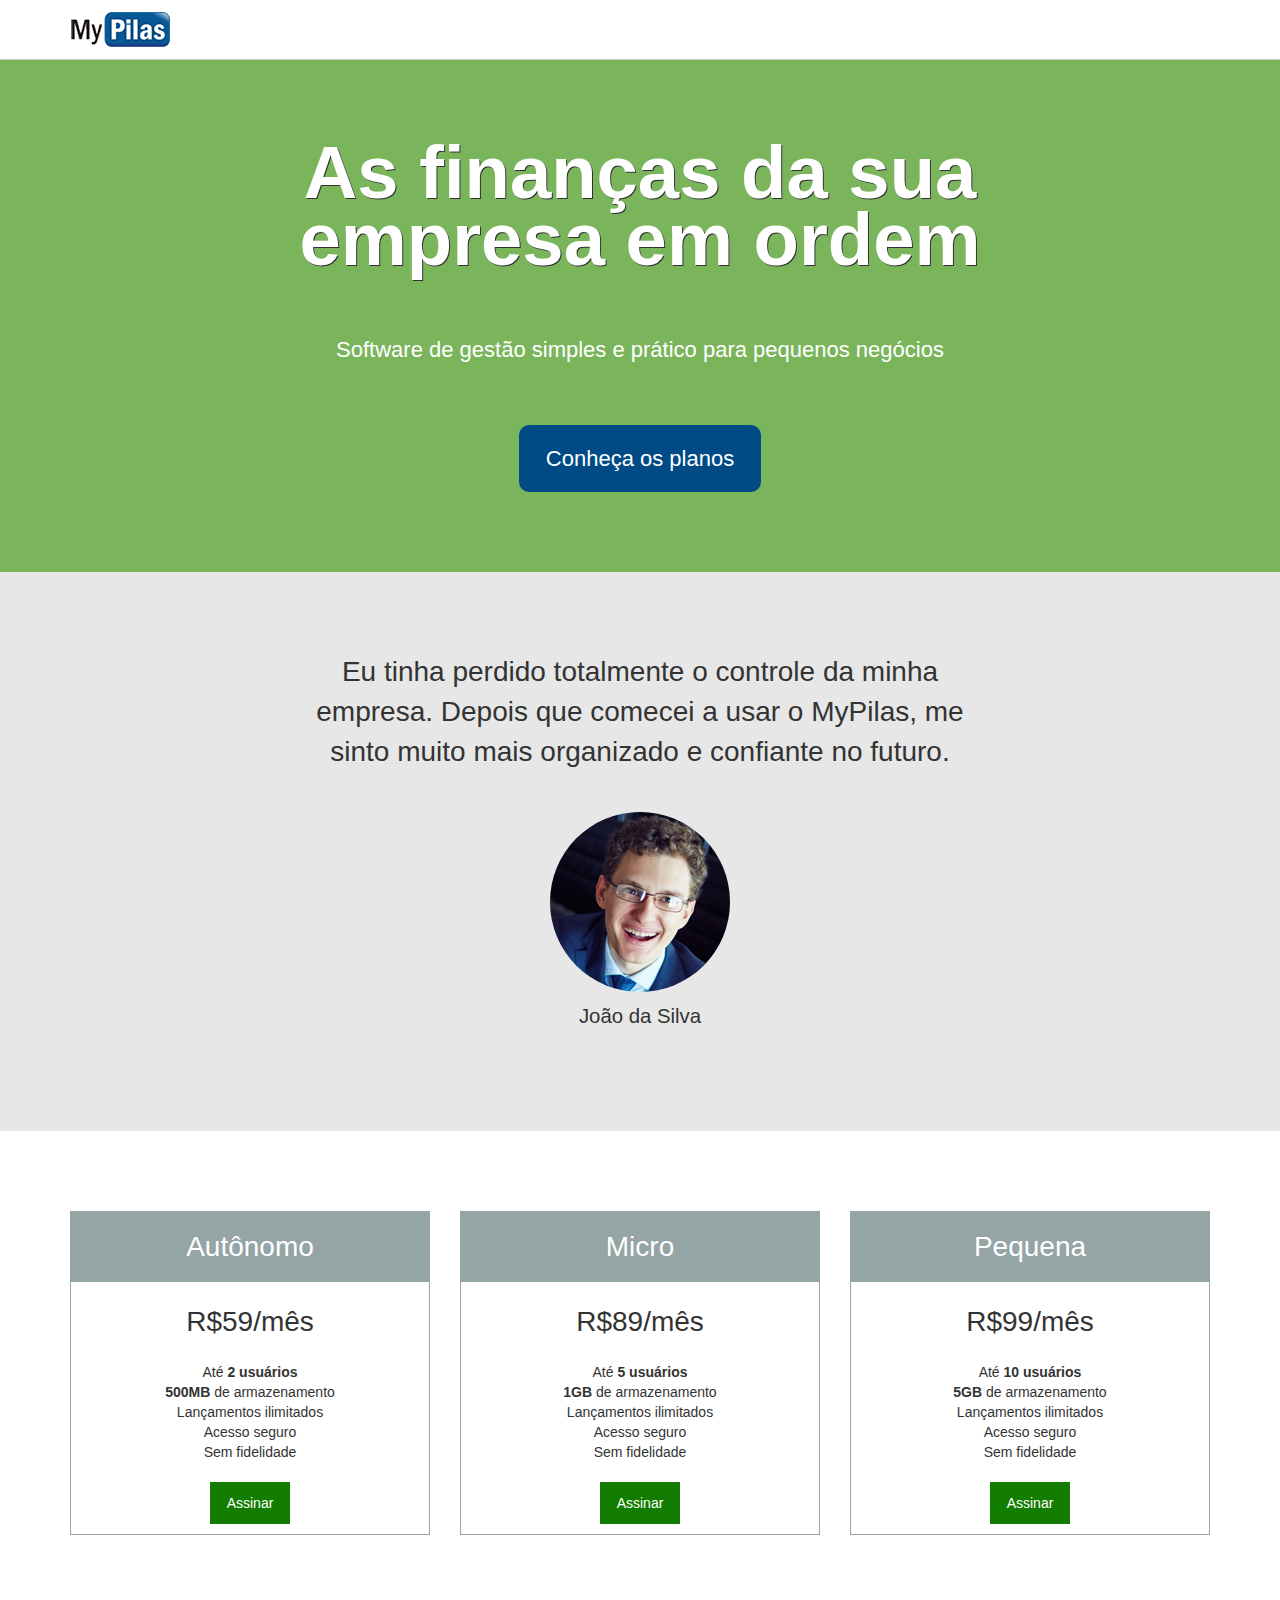
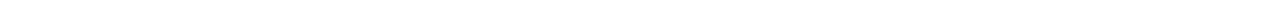
==== index.html @ 48021536 "Adicionando depoimento" ====
<!DOCTYPE html>
<html lang="pt-BR">

	<head>
		<meta charset="utf-8">
		<meta name="viewport" content="width=device-width, initial-scale=1">

		<title>MyPilas</title>

		<link rel="stylesheet" href="css/bootstrap-grid.min.css">
		<link rel="stylesheet" href="css/base.css">
		<link rel="stylesheet" href="css/layout.css">
		<link rel="stylesheet" href="css/componentes.css">
	</head>

	<body>
		<header class="layout-cabecalho">
			<div class="container">
				<img src="imagens/logo.png" width="100" height="35" alt="MyPilas">
			</div>
		</header>

		<section class="layout-chamada">
			<div class="container">
				<div class="chamada">
					<h1 class="chamada__titulo">As finanças da sua empresa em ordem</h1>
					<p class="chamada__subtitulo">Software de gestão simples e prático para pequenos negócios</p>

					<div class="chamada__acao">
						<a href="#planos" class="botao  botao--principal">Conheça os planos</a>
					</div>
				</div>
			</div>
		</section>

		<div class="layout-depoimento">
			<div class="container">
				<div class="depoimento">
					<blockquote>
						Eu tinha perdido totalmente o controle da minha empresa.
						Depois que comecei a usar o MyPilas, me sinto muito mais organizado e confiante no futuro.
					</blockquote>

					<div class="depoimento__autor">
						<img src="imagens/joao-da-silva.jpg" alt="João da Silva" width="180" height="180">
						<p>João da Silva</p>
					</div>
				</div>
			</div>
		</div>

		<div id="planos" class="layout-planos">
			<div class="container">
				<div class="row">
					<div class="col-md-4">
						<article class="plano">
							<h2 class="plano__cabecalho">Autônomo</h2>
							<div class="plano__preco">R$59/mês</div>
							<ul class="plano__caracteristicas">
								<li>Até <strong>2 usuários</strong></li>
								<li><strong>500MB</strong> de armazenamento</li>
								<li>Lançamentos ilimitados</li>
								<li>Acesso seguro</li>
								<li>Sem fidelidade</li>
							</ul>
							<footer class="plano__rodape">
								<a href="assine.html" class="botao  botao--assinar">Assinar</a>
							</footer>
						</article>
					</div>

					<div class="col-md-4">
						<article class="plano">
							<h2 class="plano__cabecalho">Micro</h2>
							<div class="plano__preco">R$89/mês</div>
							<ul class="plano__caracteristicas">
								<li>Até <strong>5 usuários</strong></li>
								<li><strong>1GB</strong> de armazenamento</li>
								<li>Lançamentos ilimitados</li>
								<li>Acesso seguro</li>
								<li>Sem fidelidade</li>
							</ul>
							<footer class="plano__rodape">
								<a href="assine.html" class="botao  botao--assinar">Assinar</a>
							</footer>
						</article>
					</div>

					<div class="col-md-4">
						<article class="plano">
							<h2 class="plano__cabecalho">Pequena</h2>
							<div class="plano__preco">R$99/mês</div>
							<ul class="plano__caracteristicas">
								<li>Até <strong>10 usuários</strong></li>
								<li><strong>5GB</strong> de armazenamento</li>
								<li>Lançamentos ilimitados</li>
								<li>Acesso seguro</li>
								<li>Sem fidelidade</li>
							</ul>
							<footer class="plano__rodape">
								<a href="assine.html" class="botao  botao--assinar">Assinar</a>
							</footer>
						</article>
					</div>
				</div>
			</div>
		</div>
	</body>
</html>
---- css/base.css ----
html {
	font-size: 62.5%; /* 10px */
}

body {
	margin: 0;

	font-family: Arial, Helvetica, sans-serif;
	font-size: 1.4rem;
}
---- css/layout.css ----
.layout-cabecalho {
	height: 60px;
	border-bottom: 1px solid #ccc;
}

.layout-cabecalho img {
	margin-top: 12px;
}

.layout-planos {
	padding: 80px 0;
}

.layout-chamada {
	padding: 80px 0;

	background-color: #7ab55c;
}

.layout-depoimento {
	padding: 80px 0;
	background-color: #e7e7e7;
}
---- css/componentes.css ----
/* PLANO */
.plano {
	border: 1px solid #95a4a5;
	padding: 10px;

	font-size: 1.4rem;
}

.plano__cabecalho {
	margin: -10px;
	margin-bottom: 0;

	background-color: #95a4a5;
	color: #fff;

	text-align: center;
	line-height: 2.5;
	font-weight: normal;
	font-size: 2em;
}

.plano__preco {
	margin: 20px 0;

	text-align: center;
	font-size: 2em;
}

.plano__caracteristicas {
	padding: 0;
	margin: 20px 0;

	font-size: 1em;

	list-style: none;
}

.plano__caracteristicas > li {
	text-align: center;
}

.plano__rodape {
	text-align: center;
}

/* BOTÃO */
.botao {
	display: inline-block;
	padding: 0.8em 1.2em;

	background-color: #bbb;
	color: #fff;

	font-size: 1em;
	text-decoration: none;
}

.botao:hover, .botao:focus {
    background-color: #aaa;
	color: #fff;
	
	text-decoration: none;
}

.botao--assinar {
    background-color: #127d00;
}

.botao--assinar:hover, .botao--assinar:focus {
    background-color: #0e6400;
}

.botao--principal {
	border-radius: 10px;

	background-color: #004b86
}

.botao--principal:hover, .botao--principal:focus {
	background-color: #003b6a
}

/* CHAMADA */
.chamada {
	font-size: 1.6rem; /* 1.6 * 10px = 16px */
	text-align: center;
}

.chamada__titulo {
	margin: 0;

	color: #fff;

	font-size: 3.375em; /* 54px / 16px = 3.375 */
	line-height: 0.9;
	text-shadow: 1px 1px #313131
}

.chamada__subtitulo {
	margin: 60px 0;
	
	color: #fff;

	font-size: 1em;
}

.chamada__acao {
	font-size: 1em;
}

@media(min-width: 992px) {
	.chamada {
		padding-left: 10%;
		padding-right: 10%;

		font-size: 2.2rem;
	}
}

/* DEPOIMENTO */
.depoimento {
	font-size: 2.2rem; /* 22px */
}

@media(min-width: 992px) {
	.depoimento {
		padding-left: 15%;
		padding-right: 15%;

		font-size: 2.8rem;
	}
}

.depoimento > blockquote {
	margin: 0;
	padding: 0 60px;

	text-align: center;
	font-size: 1em;
}

.depoimento__autor {
	margin-top: 40px;

	text-align: center;
	font-size: 0.7272em;
}

.depoimento__autor > img {
	border-radius: 50%;
}

.depoimento__autor > p {
	margin-top: 10px;
}
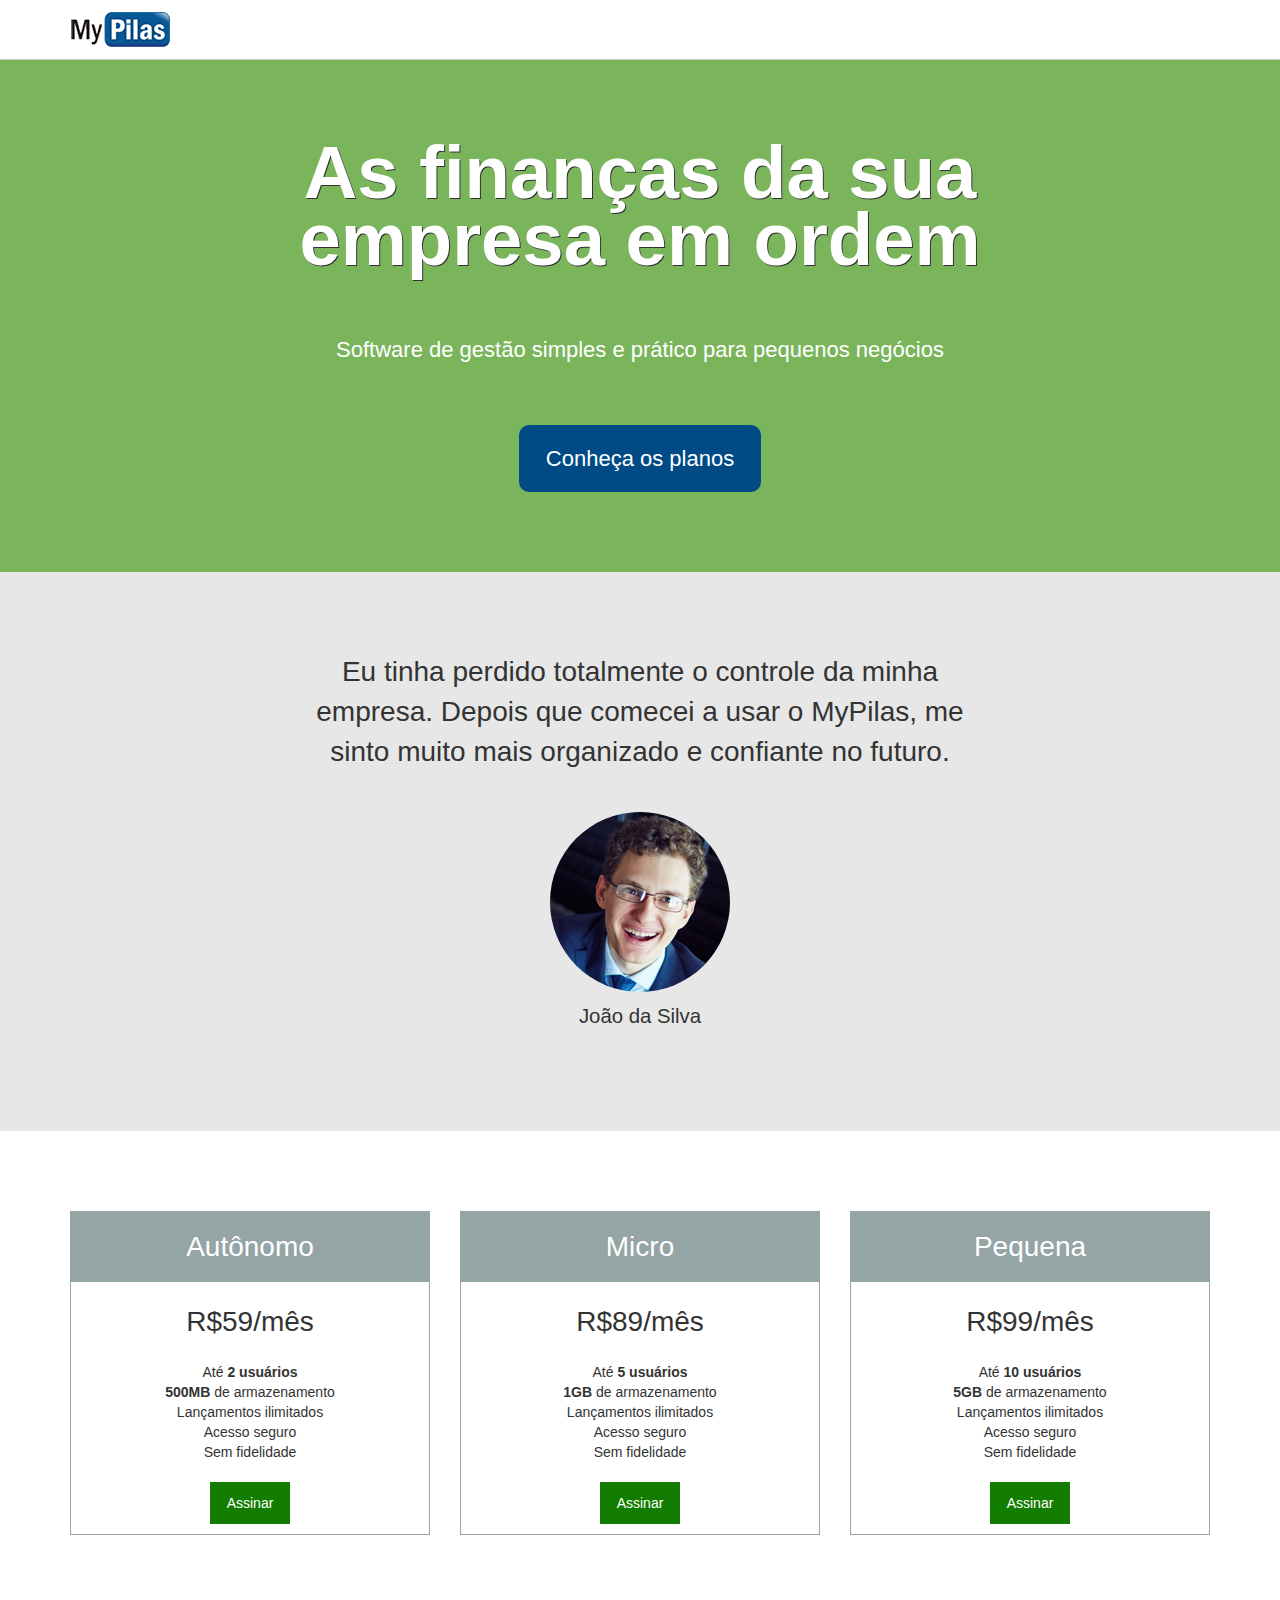
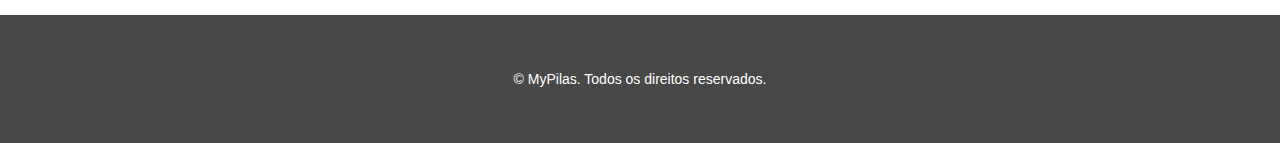
==== commit 05ab5721: "Adicionando rodapé" ====
--- a/index.html
+++ b/index.html
@@ -105,5 +105,11 @@
 				</div>
 			</div>
 		</div>
+
+		<footer class="layout-rodape">
+			<div class="container">
+				<p>&copy; MyPilas. Todos os direitos reservados.</p>
+			</div>
+		</footer>
 	</body>
 </html>--- a/css/layout.css
+++ b/css/layout.css
@@ -20,4 +20,13 @@
 .layout-depoimento {
 	padding: 80px 0;
 	background-color: #e7e7e7;
+}
+
+.layout-rodape {
+	padding: 40px 0;
+
+	background-color: #484848;
+
+	color: #fff;
+	text-align: center;
 }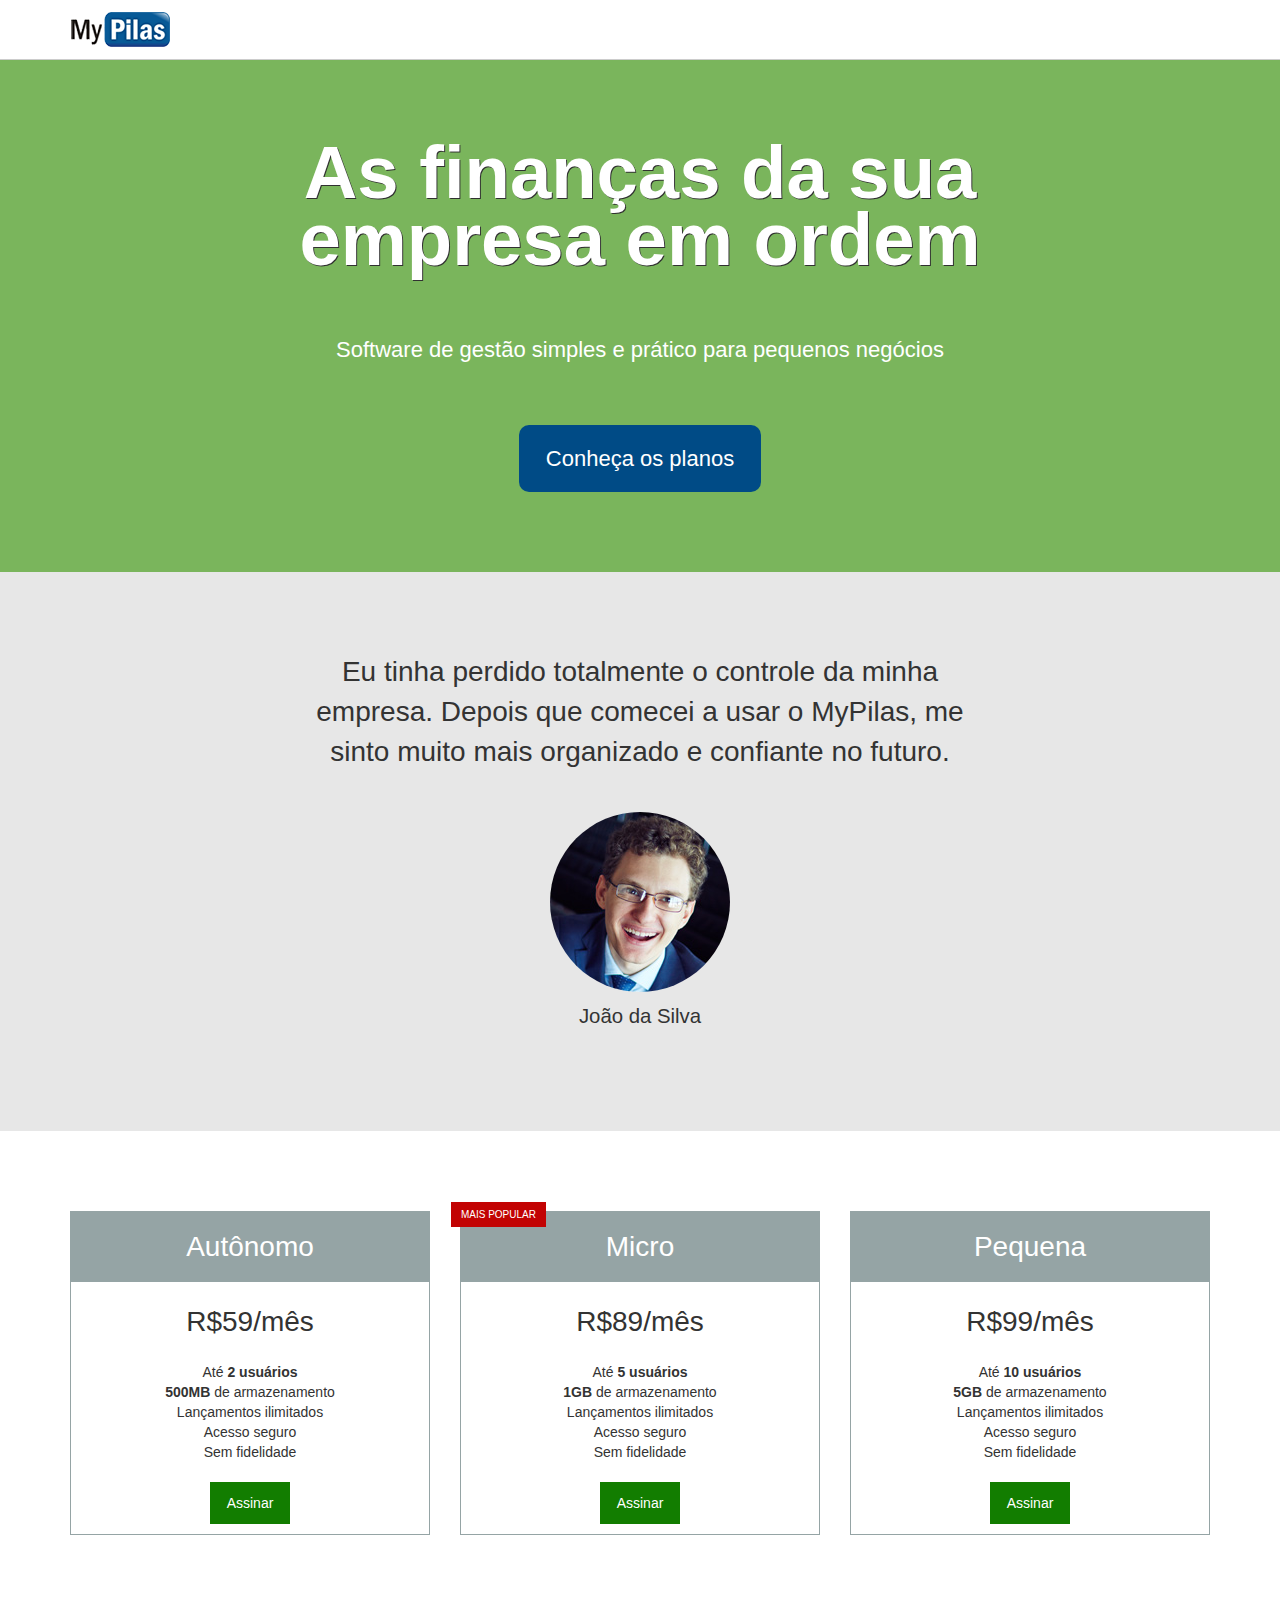
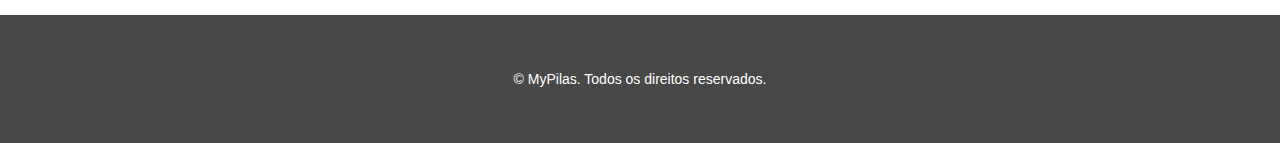
==== commit 3056ce39: "Adicionando rótulo no plano" ====
--- a/index.html
+++ b/index.html
@@ -14,7 +14,7 @@
 	</head>
 
 	<body>
-		<header class="layout-cabecalho">
+		<header class="layout-cabecalho  layout-cabecalho--home">
 			<div class="container">
 				<img src="imagens/logo.png" width="100" height="35" alt="MyPilas">
 			</div>
@@ -70,7 +70,7 @@
 					</div>
 
 					<div class="col-md-4">
-						<article class="plano">
+						<article class="plano plano--mais-popular">
 							<h2 class="plano__cabecalho">Micro</h2>
 							<div class="plano__preco">R$89/mês</div>
 							<ul class="plano__caracteristicas">
--- a/css/layout.css
+++ b/css/layout.css
@@ -1,6 +1,16 @@
 .layout-cabecalho {
 	height: 60px;
 	border-bottom: 1px solid #ccc;
+
+	background-color: #fff;
+}
+
+.layout-cabecalho--home {
+	position: fixed;
+	top: 0;
+	left: 0;
+	right: 0;
+	z-index: 9999;
 }
 
 .layout-cabecalho img {
@@ -13,6 +23,7 @@
 
 .layout-chamada {
 	padding: 80px 0;
+	margin-top: 60px;
 
 	background-color: #7ab55c;
 }
--- a/css/componentes.css
+++ b/css/componentes.css
@@ -1,9 +1,27 @@
 /* PLANO */
 .plano {
+	position: relative;
+
 	border: 1px solid #95a4a5;
 	padding: 10px;
 
-	font-size: 1.4rem;
+	font-size: 1.4rem; /* 14px */
+}
+
+.plano--mais-popular::after {
+	position: absolute;
+	top: -10px;
+	left: -10px;
+	
+	padding: 0 10px;
+
+	background-color: #c20303;
+	color: #fff;
+
+	font-size: 0.7142em;
+	line-height: 2.5;
+
+	content: "MAIS POPULAR";
 }
 
 .plano__cabecalho {
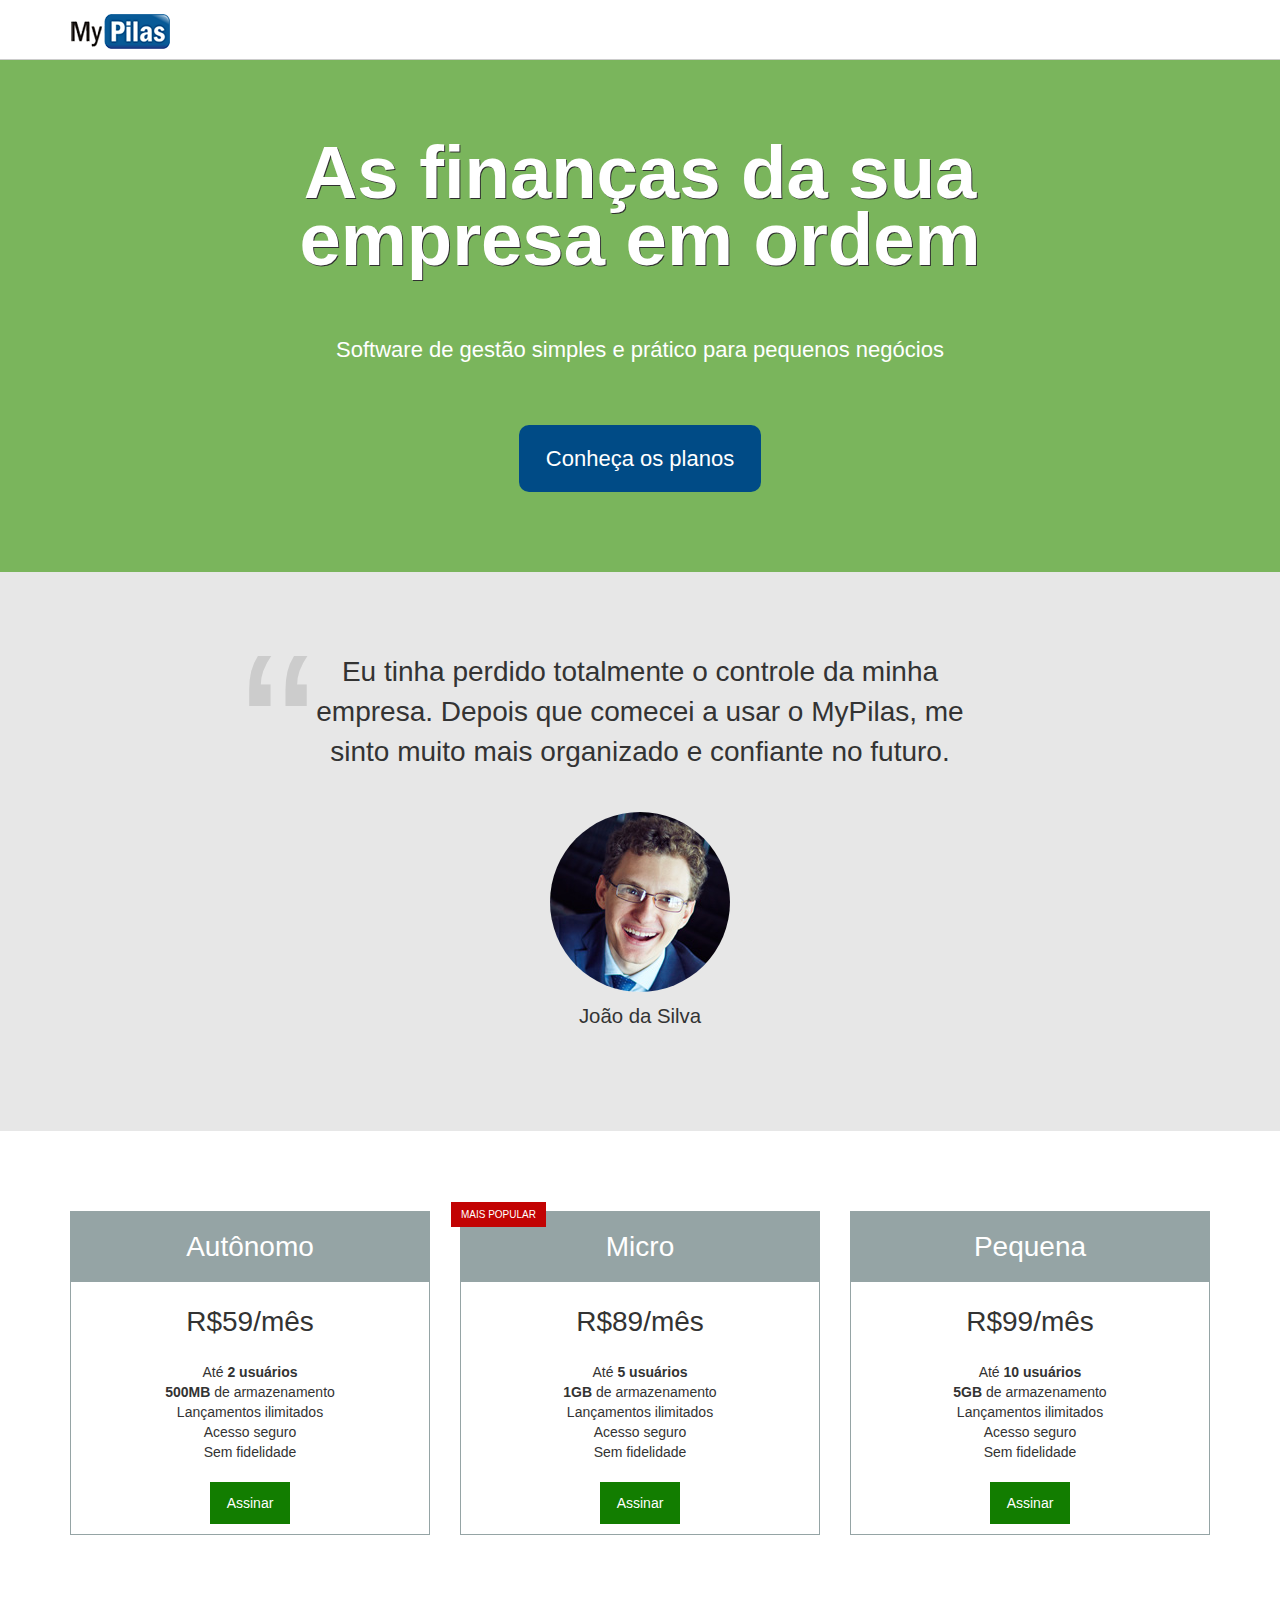
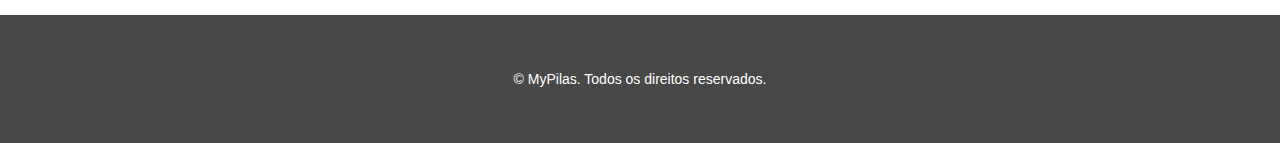
==== commit 8391010b: "Adicionando o bloco de navegação" ====
--- a/index.html
+++ b/index.html
@@ -16,7 +16,13 @@
 	<body>
 		<header class="layout-cabecalho  layout-cabecalho--home">
 			<div class="container">
-				<img src="imagens/logo.png" width="100" height="35" alt="MyPilas">
+				<nav class="navegacao">
+					<img src="imagens/logo.png" width="100" height="35" alt="MyPilas">
+
+					<div class="navegacao__menu">
+						<button class="botao-chaveador" />
+					</div>
+				</nav>
 			</div>
 		</header>
 
@@ -52,7 +58,7 @@
 		<div id="planos" class="layout-planos">
 			<div class="container">
 				<div class="row">
-					<div class="col-md-4">
+					<div class="col-sm-4">
 						<article class="plano">
 							<h2 class="plano__cabecalho">Autônomo</h2>
 							<div class="plano__preco">R$59/mês</div>
@@ -69,7 +75,7 @@
 						</article>
 					</div>
 
-					<div class="col-md-4">
+					<div class="col-sm-4">
 						<article class="plano plano--mais-popular">
 							<h2 class="plano__cabecalho">Micro</h2>
 							<div class="plano__preco">R$89/mês</div>
@@ -86,7 +92,7 @@
 						</article>
 					</div>
 
-					<div class="col-md-4">
+					<div class="col-sm-4  ultima-coluna">
 						<article class="plano">
 							<h2 class="plano__cabecalho">Pequena</h2>
 							<div class="plano__preco">R$99/mês</div>
--- a/css/layout.css
+++ b/css/layout.css
@@ -1,5 +1,6 @@
 .layout-cabecalho {
 	height: 60px;
+	line-height: 60px;
 	border-bottom: 1px solid #ccc;
 
 	background-color: #fff;
@@ -11,10 +12,6 @@
 	left: 0;
 	right: 0;
 	z-index: 9999;
-}
-
-.layout-cabecalho img {
-	margin-top: 12px;
 }
 
 .layout-planos {
@@ -40,4 +37,10 @@
 
 	color: #fff;
 	text-align: center;
+}
+
+@media(max-width: 767px) {
+	.layout-planos .row > div:not(.ultima-coluna) {
+		margin-bottom: 40px;
+	}
 }--- a/css/componentes.css
+++ b/css/componentes.css
@@ -150,6 +150,8 @@
 }
 
 .depoimento > blockquote {
+	position: relative;
+
 	margin: 0;
 	padding: 0 60px;
 
@@ -157,6 +159,18 @@
 	font-size: 1em;
 }
 
+.depoimento > blockquote::before {
+	position: absolute;
+	left: 0;
+	top: -0.35em;
+
+	color: #ccc;
+
+	font-size: 8em; /* 176px */
+
+	content: "\201C";
+}
+
 .depoimento__autor {
 	margin-top: 40px;
 
@@ -170,4 +184,30 @@
 
 .depoimento__autor > p {
 	margin-top: 10px;
+}
+
+/* NAVEGAÇÃO */
+.navegacao {
+}
+
+.navegacao__menu {
+	float: right;
+}
+
+/* BOTÃO CHAVEADOR */
+.botao-chaveador {
+	width: 24px;
+	height: 24px;
+	border: 0;
+
+	background: none;
+	background-image: url("../imagens/bars.png");
+
+	outline: none;
+}
+
+@media(min-width: 992px) {
+	.botao-chaveador {
+		display: none;
+	}
 }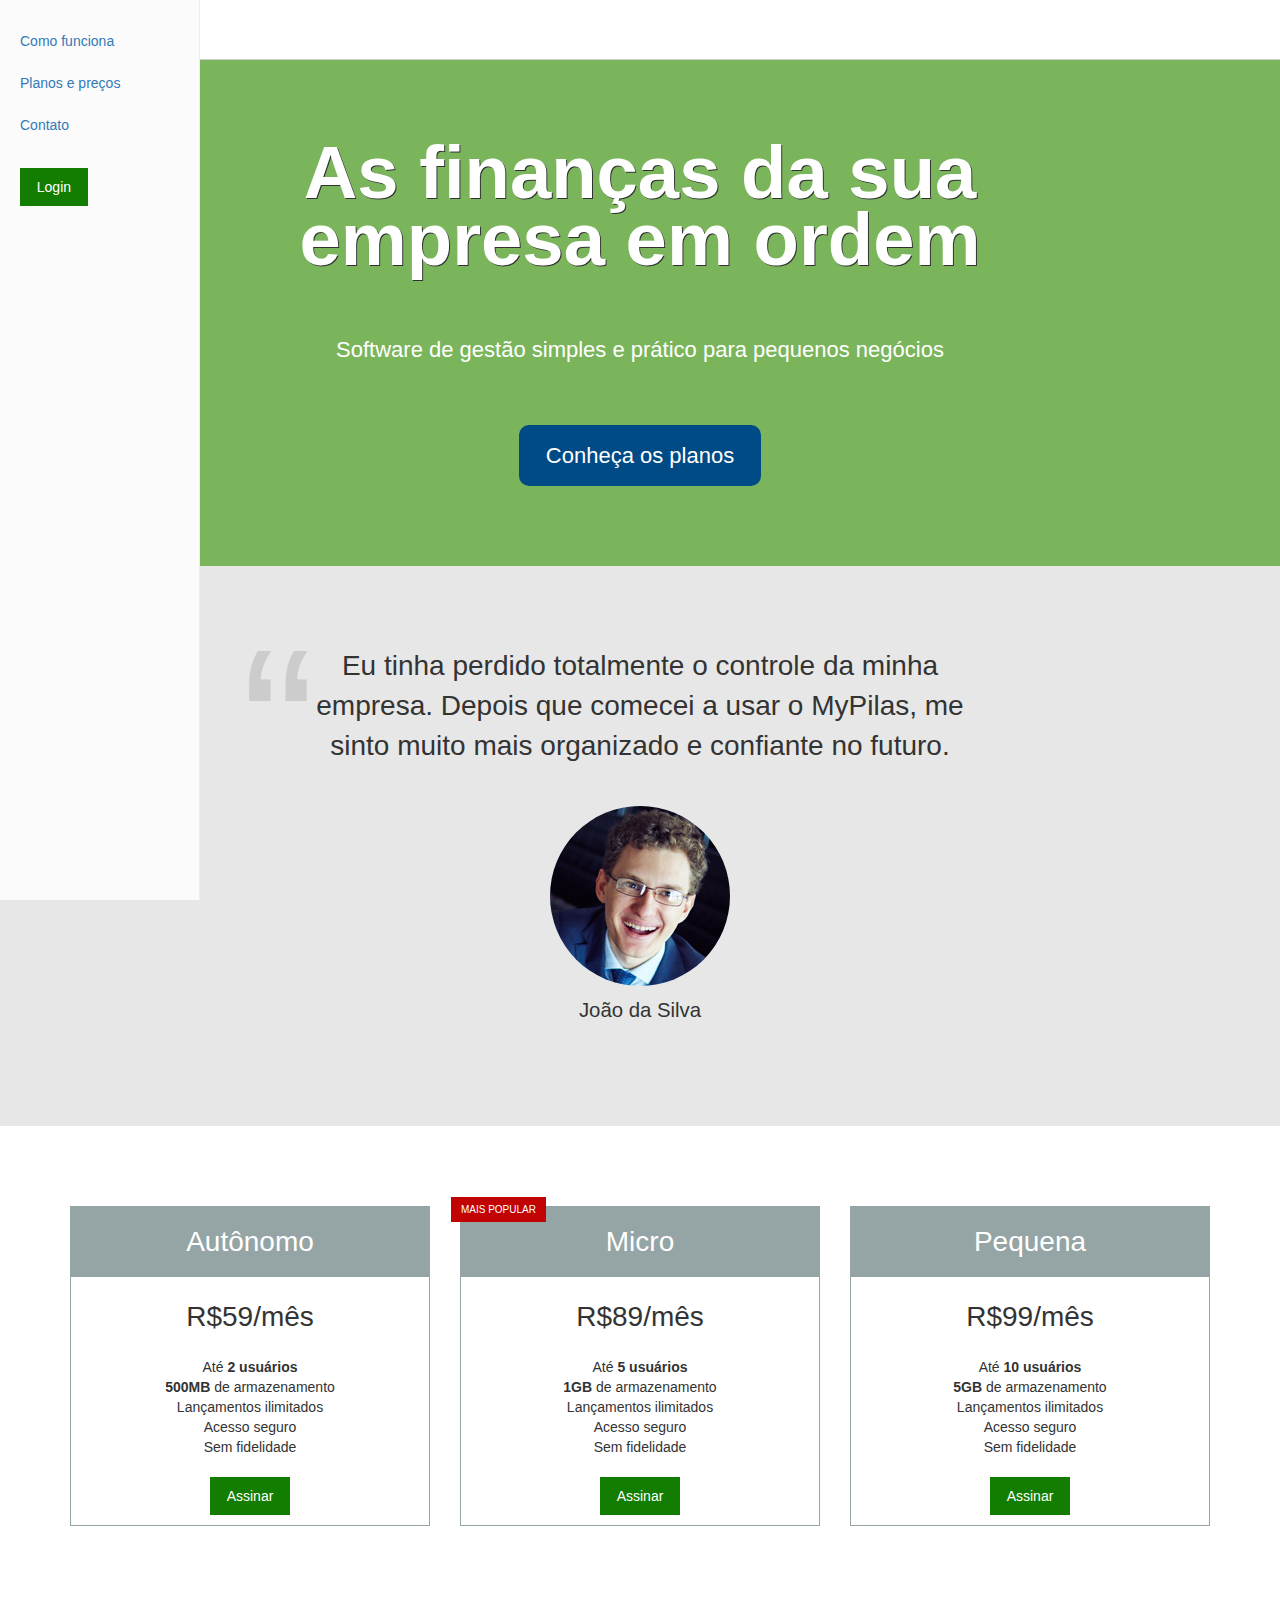
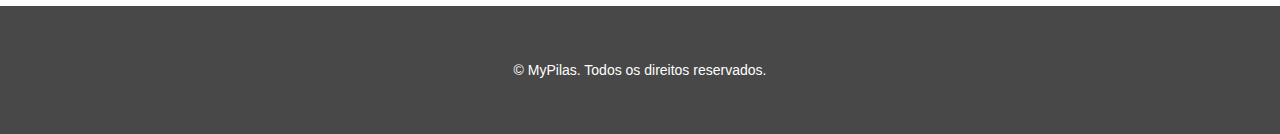
==== commit 9e9d3051: "Adicionando o menu para telas pequenas" ====
--- a/index.html
+++ b/index.html
@@ -20,7 +20,22 @@
 					<img src="imagens/logo.png" width="100" height="35" alt="MyPilas">
 
 					<div class="navegacao__menu">
-						<button class="botao-chaveador" />
+						<button class="botao-chaveador"></button>
+
+						<ul class="menu">
+							<li class="menu__item">
+								<a href="#">Como funciona</a>
+							</li>
+							<li class="menu__item">
+								<a href="#planos">Planos e preços</a>
+							</li>
+							<li class="menu__item">
+								<a href="#">Contato</a>
+							</li>
+							<li class="menu__item menu__item--botao">
+								<a href="#" class="botao  botao--login">Login</a>
+							</li>
+						</ul>
 					</div>
 				</nav>
 			</div>
--- a/css/componentes.css
+++ b/css/componentes.css
@@ -69,6 +69,7 @@
 	background-color: #bbb;
 	color: #fff;
 
+	line-height: normal;
 	font-size: 1em;
 	text-decoration: none;
 }
@@ -80,11 +81,12 @@
 	text-decoration: none;
 }
 
-.botao--assinar {
+.botao--assinar, .botao--login {
     background-color: #127d00;
 }
 
-.botao--assinar:hover, .botao--assinar:focus {
+.botao--assinar:hover, .botao--assinar:focus,
+.botao--login:hover, .botao--login:focus {
     background-color: #0e6400;
 }
 
@@ -210,4 +212,33 @@
 	.botao-chaveador {
 		display: none;
 	}
+}
+
+/* MENU */
+.menu {
+	position: fixed;
+	top: 0;
+	left: 0;
+	bottom: 0;
+
+	width: 200px;
+	margin: 0;
+	padding: 20px;
+	border-right: 1px solid #eee;
+
+	font-size: 1.4rem;
+
+	background-color: #fbfbfb;
+
+	list-style: none;
+}
+
+.menu__item {
+	display: block;
+
+	line-height: 3;
+}
+
+.menu__item--botao {
+	margin-top: 20px;
 }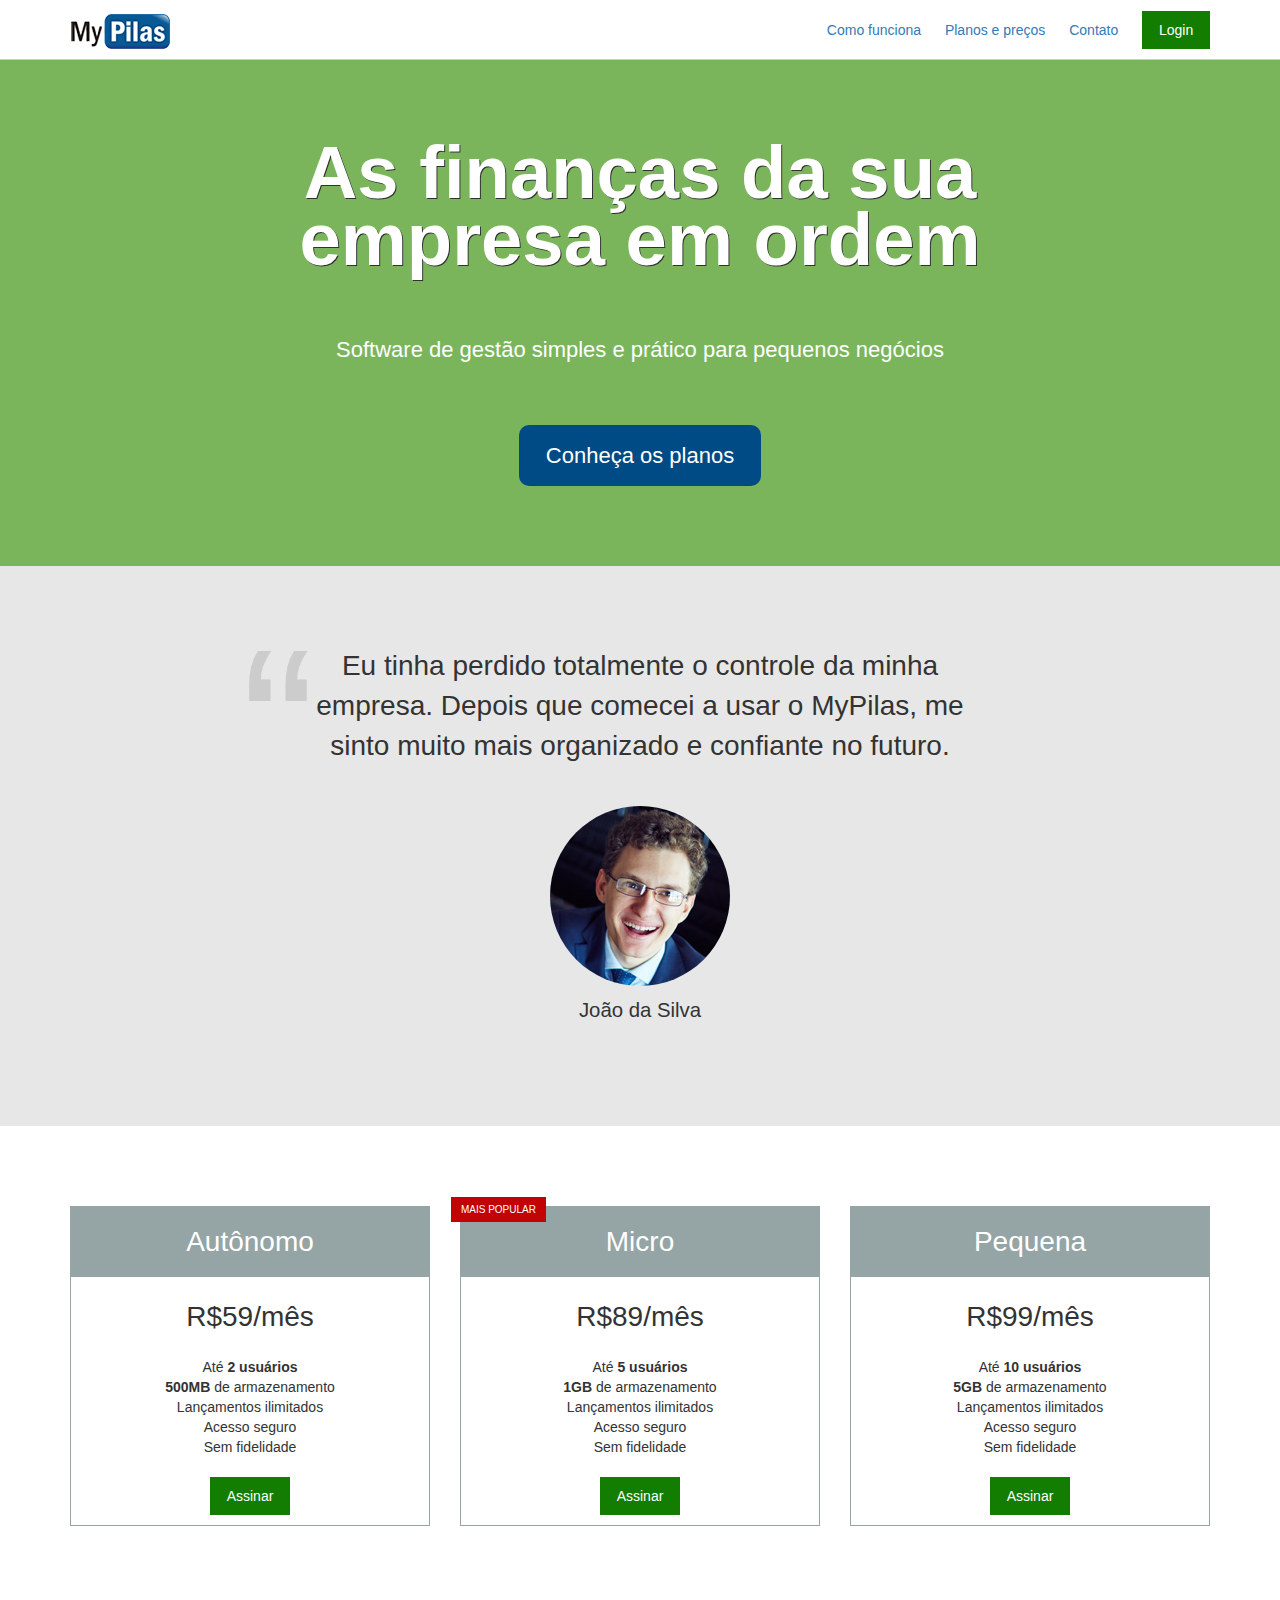
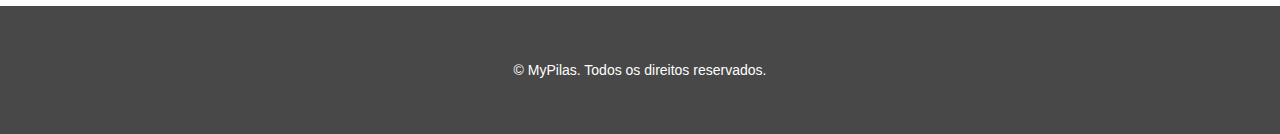
==== commit a5c0edd9: "JavaScript Hook: chaveando o menu" ====
--- a/index.html
+++ b/index.html
@@ -20,9 +20,9 @@
 					<img src="imagens/logo.png" width="100" height="35" alt="MyPilas">
 
 					<div class="navegacao__menu">
-						<button class="botao-chaveador"></button>
+						<button class="botao-chaveador  js-botao-chaveador"></button>
 
-						<ul class="menu">
+						<ul class="menu  js-menu">
 							<li class="menu__item">
 								<a href="#">Como funciona</a>
 							</li>
@@ -132,5 +132,7 @@
 				<p>&copy; MyPilas. Todos os direitos reservados.</p>
 			</div>
 		</footer>
+
+		<script src="javascripts/app.js"></script>
 	</body>
 </html>--- a/css/componentes.css
+++ b/css/componentes.css
@@ -216,29 +216,50 @@
 
 /* MENU */
 .menu {
-	position: fixed;
-	top: 0;
-	left: 0;
-	bottom: 0;
-
-	width: 200px;
 	margin: 0;
-	padding: 20px;
-	border-right: 1px solid #eee;
 
 	font-size: 1.4rem;
 
-	background-color: #fbfbfb;
-
 	list-style: none;
 }
 
-.menu__item {
-	display: block;
-
-	line-height: 3;
-}
-
-.menu__item--botao {
-	margin-top: 20px;
+@media(max-width: 991px) {
+	.menu {
+		position: fixed;
+		top: 0;
+		left: 0;
+		bottom: 0;
+
+		display: none;
+		width: 200px;
+		padding: 20px;
+		border-right: 1px solid #eee;
+	
+		background-color: #fbfbfb;
+	}
+
+	.menu--exibindo {
+		display: block;
+	}
+
+	.menu__item {
+		display: block;
+	
+		line-height: 3;
+	}
+	
+	.menu__item--botao {
+		margin-top: 20px;
+	}
+}
+
+@media(min-width: 992px) {
+	.menu__item {
+		display: inline-block;
+		padding-right: 20px;
+	}
+
+	.menu__item:last-of-type {
+		padding-right: 0px;
+	}
 }